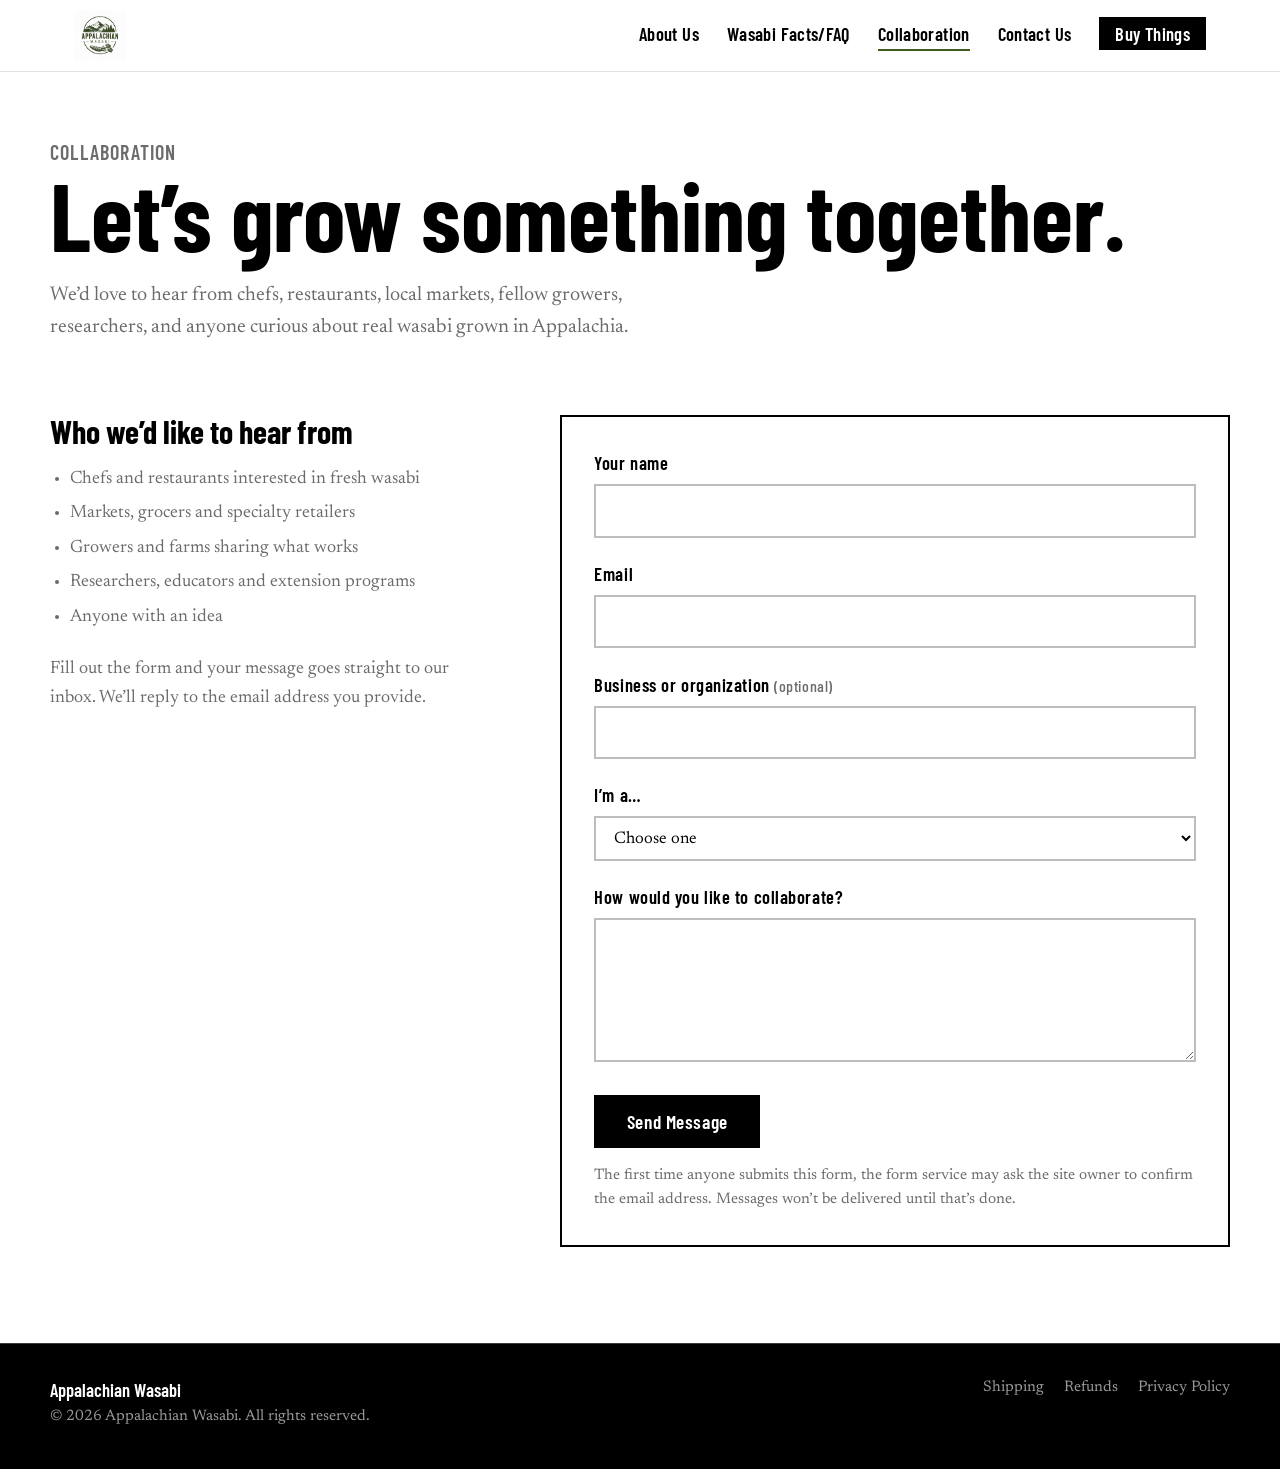
==== collaboration.html @ 031ebd92 "Add files via upload" ====
<!DOCTYPE html>
<html lang="en">
<head>
  <meta charset="utf-8">
  <meta name="viewport" content="width=device-width, initial-scale=1">
  <title>Collaboration | Appalachian Wasabi</title>
  <meta name="description" content="Chefs, restaurants, retailers, growers and researchers: get in touch to collaborate with Appalachian Wasabi.">
  <link rel="icon" href="logo.jpg">

  <link rel="preconnect" href="https://fonts.googleapis.com">
  <link rel="preconnect" href="https://fonts.gstatic.com" crossorigin>
  <link href="https://fonts.googleapis.com/css2?family=Barlow+Condensed:wght@500;600;700&family=Newsreader:opsz,wght@6..72,400;6..72,500&display=swap" rel="stylesheet">
  <link rel="stylesheet" href="style.css">
</head>

<body>

  <header class="site-header">
    <div class="inner">
      <a class="brand" href="index.html" aria-label="Appalachian Wasabi home">
        <img src="logo.jpg" alt="Appalachian Wasabi logo">
      </a>
      <nav aria-label="Main">
        <ul>
          <li><a href="#" data-inactive>About Us</a></li>
          <li><a href="facts.html">Wasabi Facts/FAQ</a></li>
          <li><a href="collaboration.html" aria-current="page">Collaboration</a></li>
          <li><a href="#" data-inactive>Contact Us</a></li>
          <li><a href="#" data-inactive class="nav-buy">Buy Things</a></li>
        </ul>
      </nav>
    </div>
  </header>

  <main>

    <section class="page-title">
      <div class="inner">
        <p class="eyebrow">Collaboration</p>
        <h1>Let&rsquo;s grow something together.</h1>
        <p>We&rsquo;d love to hear from chefs, restaurants, local markets, fellow growers, researchers, and anyone curious about real wasabi grown in Appalachia.</p>
      </div>
    </section>

    <section class="collab">
      <div class="inner">

        <aside>
          <h2>Who we&rsquo;d like to hear from</h2>
          <ul>
            <li>Chefs and restaurants interested in fresh wasabi</li>
            <li>Markets, grocers and specialty retailers</li>
            <li>Growers and farms sharing what works</li>
            <li>Researchers, educators and extension programs</li>
            <li>Anyone with an idea</li>
          </ul>
          <p style="color: var(--grey); margin: 0;">Fill out the form and your message goes straight to our inbox. We&rsquo;ll reply to the email address you provide.</p>
        </aside>

        <div>
          <div class="notice" id="sent-notice" role="status" hidden>
            <strong>Thank you!</strong>
            Your message was sent. We&rsquo;ll be in touch soon.
          </div>

          <form class="form-card" id="collab-form"
                action="https://formsubmit.co/appalachianwasabicoop@gmail.com" method="POST">

            <!-- FormSubmit settings -->
            <input type="hidden" name="_subject" value="New collaboration inquiry from appalachianwasabi.com">
            <input type="hidden" name="_next" value="https://appalachianwasabi.com/collaboration.html?sent=1">
            <input type="hidden" name="_template" value="table">
            <!-- Spam trap: real visitors never see or fill this in -->
            <div class="hp" aria-hidden="true">
              <label for="_honey">Leave this field empty</label>
              <input type="text" name="_honey" id="_honey" tabindex="-1" autocomplete="off">
            </div>

            <div class="field">
              <label for="name">Your name</label>
              <input type="text" id="name" name="name" required autocomplete="name">
            </div>

            <div class="field">
              <label for="email">Email</label>
              <input type="email" id="email" name="email" required autocomplete="email">
            </div>

            <div class="field">
              <label for="org">Business or organization <span class="opt">(optional)</span></label>
              <input type="text" id="org" name="organization" autocomplete="organization">
            </div>

            <div class="field">
              <label for="type">I&rsquo;m a&hellip;</label>
              <select id="type" name="inquiry_type" required>
                <option value="" disabled selected>Choose one</option>
                <option>Chef or restaurant</option>
                <option>Retailer or market</option>
                <option>Fellow grower</option>
                <option>Researcher or educator</option>
                <option>Other</option>
              </select>
            </div>

            <div class="field">
              <label for="message">How would you like to collaborate?</label>
              <textarea id="message" name="message" required></textarea>
            </div>

            <button class="btn btn-primary" type="submit">Send Message</button>
            <p class="form-note">The first time anyone submits this form, the form service may ask the site owner to confirm the email address. Messages won&rsquo;t be delivered until that&rsquo;s done.</p>
          </form>
        </div>

      </div>
    </section>

  </main>

  <footer>
    <div class="inner">
      <div>
        <div class="name">Appalachian Wasabi</div>
        <div>&copy; <span id="year">2026</span> Appalachian Wasabi. All rights reserved.</div>
      </div>
      <ul>
        <li><a href="#" data-inactive>Shipping</a></li>
        <li><a href="#" data-inactive>Refunds</a></li>
        <li><a href="#" data-inactive>Privacy Policy</a></li>
      </ul>
    </div>
  </footer>

  <script>
    document.querySelectorAll('a[data-inactive]').forEach(function (a) {
      a.addEventListener('click', function (e) { e.preventDefault(); });
    });
    document.getElementById('year').textContent = new Date().getFullYear();

    // After FormSubmit redirects back with ?sent=1, show the thank-you note.
    if (new URLSearchParams(window.location.search).get('sent') === '1') {
      var n = document.getElementById('sent-notice');
      n.hidden = false;
      document.getElementById('collab-form').hidden = true;
      n.scrollIntoView({ behavior: 'smooth', block: 'center' });
    }
  </script>
</body>
</html>
---- style.css ----
:root {
  --wasabi: #7fa936;        /* bright wasabi green: use on black */
  --wasabi-deep: #3f5a1e;   /* deep green from the logo: use on white */
  --black: #000000;
  --ink: #111111;
  --white: #ffffff;
  --grey: #6b6b6b;
  --line: #e3e3e3;
  --line-dark: #3a3a3a;

  --display: "Barlow Condensed", "Arial Narrow", Impact, sans-serif;
  --body: "Newsreader", Georgia, "Times New Roman", serif;
}

*, *::before, *::after { box-sizing: border-box; }
html { scroll-behavior: smooth; }
body {
  margin: 0;
  font-family: var(--body);
  font-size: 1.125rem;
  line-height: 1.6;
  color: var(--black);
  background: var(--white);
  -webkit-font-smoothing: antialiased;
}
a { color: inherit; }
img { max-width: 100%; }
:focus-visible { outline: 3px solid var(--wasabi); outline-offset: 3px; }

/* ---------- Header ---------- */
.site-header {
  position: sticky;
  top: 0;
  z-index: 10;
  background: rgba(255, 255, 255, 0.94);
  backdrop-filter: blur(8px);
  border-bottom: 1px solid var(--line);
}
.site-header .inner {
  max-width: 1180px;
  margin: 0 auto;
  padding: 0.6rem 1.5rem;
  display: flex;
  align-items: center;
  justify-content: space-between;
  gap: 1.5rem;
}
.brand { display: flex; align-items: center; text-decoration: none; }
.brand img { height: 52px; width: auto; display: block; }

nav ul { list-style: none; margin: 0; padding: 0; display: flex; gap: 1.75rem; }
nav a {
  font-family: var(--display);
  font-weight: 600;
  font-size: 1.15rem;
  letter-spacing: 0.02em;
  text-decoration: none;
  padding: 0.25rem 0;
  border-bottom: 2px solid transparent;
}
nav a:hover { border-bottom-color: var(--wasabi); }
nav a[aria-current="page"] { border-bottom-color: var(--wasabi-deep); }
nav a.nav-buy { background: var(--black); color: var(--white); padding: 0.35rem 1rem; border-bottom: 0; }
nav a.nav-buy:hover { background: var(--wasabi-deep); }

/* ---------- Buttons ---------- */
.btn-row { display: flex; flex-wrap: wrap; gap: 0.9rem; }
.btn {
  font-family: var(--display);
  font-weight: 600;
  font-size: 1.2rem;
  letter-spacing: 0.03em;
  text-decoration: none;
  padding: 0.8rem 1.9rem;
  border: 2px solid var(--black);
  cursor: pointer;
  transition: background 0.2s, color 0.2s, border-color 0.2s;
}
.btn-primary { background: var(--black); color: var(--white); }
.btn-primary:hover { background: var(--wasabi-deep); border-color: var(--wasabi-deep); }
.btn-ghost { background: transparent; color: var(--black); }
.btn-ghost:hover { background: var(--black); color: var(--white); }

/* ---------- Home hero ---------- */
.hero { position: relative; background: var(--white); padding: 4.5rem 1.5rem 0; }
.hero .inner {
  max-width: 1180px;
  margin: 0 auto;
  display: grid;
  grid-template-columns: 1.15fr 0.85fr;
  gap: 3rem;
  align-items: center;
  padding-bottom: 5rem;
}
.hero h1 {
  font-family: var(--display);
  font-weight: 700;
  font-size: clamp(3rem, 7.4vw, 6.4rem);
  line-height: 0.95;
  letter-spacing: -0.005em;
  margin: 0 0 1.75rem;
  text-wrap: balance;
}
.hero p { max-width: 30rem; margin: 0 0 2.25rem; color: var(--grey); font-size: 1.25rem; }
.hero .logo-wrap { display: flex; justify-content: center; }
.hero .logo-wrap img { width: 100%; max-width: 460px; height: auto; display: block; }

.ridge { display: block; width: 100%; height: clamp(60px, 9vw, 130px); margin-bottom: -1px; }
.ridge path { fill: var(--black); }

@media (prefers-reduced-motion: no-preference) {
  .hero .inner, .page-title .inner { animation: settle 0.9s cubic-bezier(0.2, 0.7, 0.2, 1) both; }
  @keyframes settle {
    from { opacity: 0; transform: translateY(14px); }
    to   { opacity: 1; transform: none; }
  }
}

/* ---------- Home: section list (black) ---------- */
.explore { background: var(--black); color: var(--white); padding: 2rem 1.5rem 6rem; }
.explore .inner { max-width: 1180px; margin: 0 auto; }
.explore h2 {
  font-family: var(--display);
  font-weight: 500;
  font-size: 1.4rem;
  letter-spacing: 0.02em;
  color: var(--wasabi);
  margin: 0 0 1.5rem;
}
.rows { list-style: none; margin: 0; padding: 0; border-top: 1px solid var(--line-dark); }
.rows li { border-bottom: 1px solid var(--line-dark); }
.row {
  display: grid;
  grid-template-columns: minmax(0, 1.1fr) minmax(0, 1fr);
  gap: 1.5rem;
  align-items: baseline;
  padding: 1.6rem 1rem;
  text-decoration: none;
  transition: background 0.2s, color 0.2s, padding-left 0.25s;
}
.row .title { font-family: var(--display); font-weight: 700; font-size: clamp(2.2rem, 5vw, 3.8rem); line-height: 1; }
.row .desc { color: #b5b5b5; transition: color 0.2s; }
.row:hover, .row:focus-visible { background: var(--wasabi); color: var(--black); padding-left: 1.75rem; }
.row:hover .desc, .row:focus-visible .desc { color: var(--black); }

/* ---------- Home: grow-site photos (white) ---------- */
.grow { background: var(--white); padding: 6rem 1.5rem; }
.grow .inner {
  max-width: 1180px;
  margin: 0 auto;
  display: grid;
  grid-template-columns: 0.8fr 1.2fr;
  gap: 4rem;
  align-items: start;
}
.eyebrow {
  font-family: var(--display);
  font-weight: 600;
  font-size: 1.15rem;
  letter-spacing: 0.06em;
  text-transform: uppercase;
  color: var(--wasabi-deep);
  margin: 0 0 0.75rem;
}
.grow h2 {
  font-family: var(--display);
  font-weight: 700;
  font-size: clamp(2.4rem, 5vw, 4rem);
  line-height: 1;
  margin: 0 0 1.25rem;
  text-wrap: balance;
}
.grow p { color: var(--grey); max-width: 26rem; margin: 0 0 1.75rem; }
.photos { display: grid; grid-template-columns: 1fr 1fr; gap: 1.25rem; }
.photos figure { margin: 0; }
.photos figure:nth-child(2) { margin-top: 3.5rem; }
.photos img { width: 100%; aspect-ratio: 4 / 5; object-fit: cover; display: block; background: var(--line); }
.photos figcaption {
  font-family: var(--display);
  font-weight: 500;
  font-size: 1rem;
  letter-spacing: 0.04em;
  text-transform: uppercase;
  color: var(--grey);
  margin-top: 0.6rem;
}

/* ---------- Sub-page title block ---------- */
.page-title { background: var(--white); padding: 4rem 1.5rem 0; }
.page-title .inner { max-width: 1180px; margin: 0 auto; padding-bottom: 3.5rem; }
.page-title h1 {
  font-family: var(--display);
  font-weight: 700;
  font-size: clamp(3rem, 8vw, 6rem);
  line-height: 0.95;
  margin: 0 0 1.25rem;
  text-wrap: balance;
}
.page-title p { max-width: 38rem; margin: 0; color: var(--grey); font-size: 1.25rem; }

/* ---------- Facts page ---------- */
.facts { background: var(--white); padding: 1rem 1.5rem 5rem; }
.facts .inner { max-width: 1180px; margin: 0 auto; }
.facts h2, .faq h2, .sources h2 {
  font-family: var(--display);
  font-weight: 700;
  font-size: clamp(2rem, 4vw, 3rem);
  line-height: 1;
  margin: 0 0 1.5rem;
}
.fact-list { list-style: none; margin: 0; padding: 0; counter-reset: fact; border-top: 2px solid var(--black); }
.fact-list li {
  counter-increment: fact;
  display: grid;
  grid-template-columns: 5rem minmax(0, 1fr);
  gap: 1.25rem;
  padding: 1.75rem 0;
  border-bottom: 1px solid var(--line);
}
.fact-list li::before {
  content: counter(fact, decimal-leading-zero);
  font-family: var(--display);
  font-weight: 700;
  font-size: 3rem;
  line-height: 1;
  color: var(--wasabi-deep);
}
.fact-list h3 { font-family: var(--display); font-weight: 700; font-size: 1.9rem; line-height: 1.05; margin: 0 0 0.5rem; }
.fact-list p { margin: 0; max-width: 46rem; }
.cite {
  font-family: var(--display);
  font-weight: 600;
  font-size: 0.95rem;
  letter-spacing: 0.02em;
  white-space: nowrap;
}
.cite a { color: var(--wasabi-deep); text-decoration: none; padding: 0 0.1rem; }
.cite a:hover { text-decoration: underline; }

.faq { background: var(--black); color: var(--white); padding: 5rem 1.5rem 5.5rem; }
.faq .inner { max-width: 1180px; margin: 0 auto; }
.faq h2 { color: var(--wasabi); }
.faq-list { border-top: 1px solid var(--line-dark); }
.faq details { border-bottom: 1px solid var(--line-dark); }
.faq summary {
  list-style: none;
  cursor: pointer;
  display: flex;
  justify-content: space-between;
  align-items: center;
  gap: 1rem;
  font-family: var(--display);
  font-weight: 700;
  font-size: clamp(1.5rem, 3vw, 2.2rem);
  line-height: 1.1;
  padding: 1.25rem 0.25rem;
}
.faq summary::-webkit-details-marker { display: none; }
.faq summary::after { content: "+"; font-size: 2rem; color: var(--wasabi); flex: none; }
.faq details[open] summary::after { content: "\2212"; }
.faq summary:hover { color: var(--wasabi); }
.faq .answer { padding: 0 0.25rem 1.5rem; max-width: 46rem; color: #d6d6d6; }
.faq .answer p { margin: 0 0 0.75rem; }
.faq .cite a { color: var(--wasabi); }

.sources { background: var(--white); padding: 4.5rem 1.5rem 5rem; }
.sources .inner { max-width: 1180px; margin: 0 auto; }
.sources ol { margin: 0 0 1.5rem; padding-left: 2rem; }
.sources li { margin-bottom: 0.6rem; max-width: 52rem; }
.sources a { color: var(--wasabi-deep); }
.sources .note { color: var(--grey); font-size: 1rem; max-width: 52rem; }

/* ---------- Collaboration page ---------- */
.collab { background: var(--white); padding: 1rem 1.5rem 6rem; }
.collab .inner {
  max-width: 1180px;
  margin: 0 auto;
  display: grid;
  grid-template-columns: 0.8fr 1.2fr;
  gap: 4rem;
  align-items: start;
}
.collab aside h2 { font-family: var(--display); font-weight: 700; font-size: 2rem; line-height: 1.05; margin: 0 0 1rem; }
.collab aside ul { margin: 0 0 1.5rem; padding-left: 1.25rem; color: var(--grey); }
.collab aside li { margin-bottom: 0.35rem; }

.form-card { border: 2px solid var(--black); padding: 2rem; }
.field { margin-bottom: 1.4rem; }
.field label {
  display: block;
  font-family: var(--display);
  font-weight: 600;
  font-size: 1.15rem;
  letter-spacing: 0.03em;
  margin-bottom: 0.35rem;
}
.field .opt { font-weight: 500; color: var(--grey); font-size: 1rem; }
.field input, .field select, .field textarea {
  width: 100%;
  font: inherit;
  font-size: 1.05rem;
  color: var(--black);
  background: var(--white);
  border: 2px solid #bdbdbd;
  border-radius: 0;
  padding: 0.7rem 0.85rem;
}
.field textarea { min-height: 9rem; resize: vertical; }
.field input:focus, .field select:focus, .field textarea:focus { outline: none; border-color: var(--wasabi-deep); box-shadow: 0 0 0 3px rgba(127, 169, 54, 0.35); }
.hp { position: absolute; left: -9999px; width: 1px; height: 1px; overflow: hidden; }
.form-note { color: var(--grey); font-size: 0.95rem; margin: 1rem 0 0; }
.notice {
  background: var(--black);
  color: var(--white);
  border-left: 6px solid var(--wasabi);
  padding: 1rem 1.25rem;
  margin-bottom: 1.75rem;
}
.notice strong { font-family: var(--display); font-size: 1.3rem; color: var(--wasabi); display: block; }

/* ---------- Footer ---------- */
footer { background: var(--black); color: #9a9a9a; border-top: 1px solid var(--line-dark); padding: 2rem 1.5rem 2.5rem; font-size: 0.95rem; }
footer .inner { max-width: 1180px; margin: 0 auto; display: flex; flex-wrap: wrap; justify-content: space-between; gap: 1rem; }
footer .name { font-family: var(--display); font-weight: 600; font-size: 1.15rem; color: var(--white); }
footer ul { list-style: none; margin: 0; padding: 0; display: flex; gap: 1.25rem; flex-wrap: wrap; }
footer a { text-decoration: none; }
footer a:hover { color: var(--wasabi); }

/* ---------- Small screens ---------- */
@media (max-width: 860px) {
  .site-header .inner { flex-direction: column; gap: 0.5rem; padding: 0.6rem 1rem; }
  nav ul { flex-wrap: wrap; justify-content: center; gap: 0.5rem 1.25rem; }
  nav a { font-size: 1.05rem; }
  .hero { padding-top: 2.5rem; }
  .hero .inner { grid-template-columns: 1fr; gap: 2rem; padding-bottom: 3rem; }
  .hero .logo-wrap { order: -1; }
  .hero .logo-wrap img { max-width: 260px; }
  .row { grid-template-columns: 1fr; gap: 0.4rem; padding: 1.4rem 0.5rem; }
  .grow { padding: 4rem 1.25rem; }
  .grow .inner, .collab .inner { grid-template-columns: 1fr; gap: 2.5rem; }
  .photos figure:nth-child(2) { margin-top: 2rem; }
  .page-title { padding-top: 2.5rem; }
  .fact-list li { grid-template-columns: 3.2rem minmax(0, 1fr); gap: 0.75rem; }
  .fact-list li::before { font-size: 2.2rem; }
  .fact-list h3 { font-size: 1.6rem; }
  .form-card { padding: 1.25rem; }
}
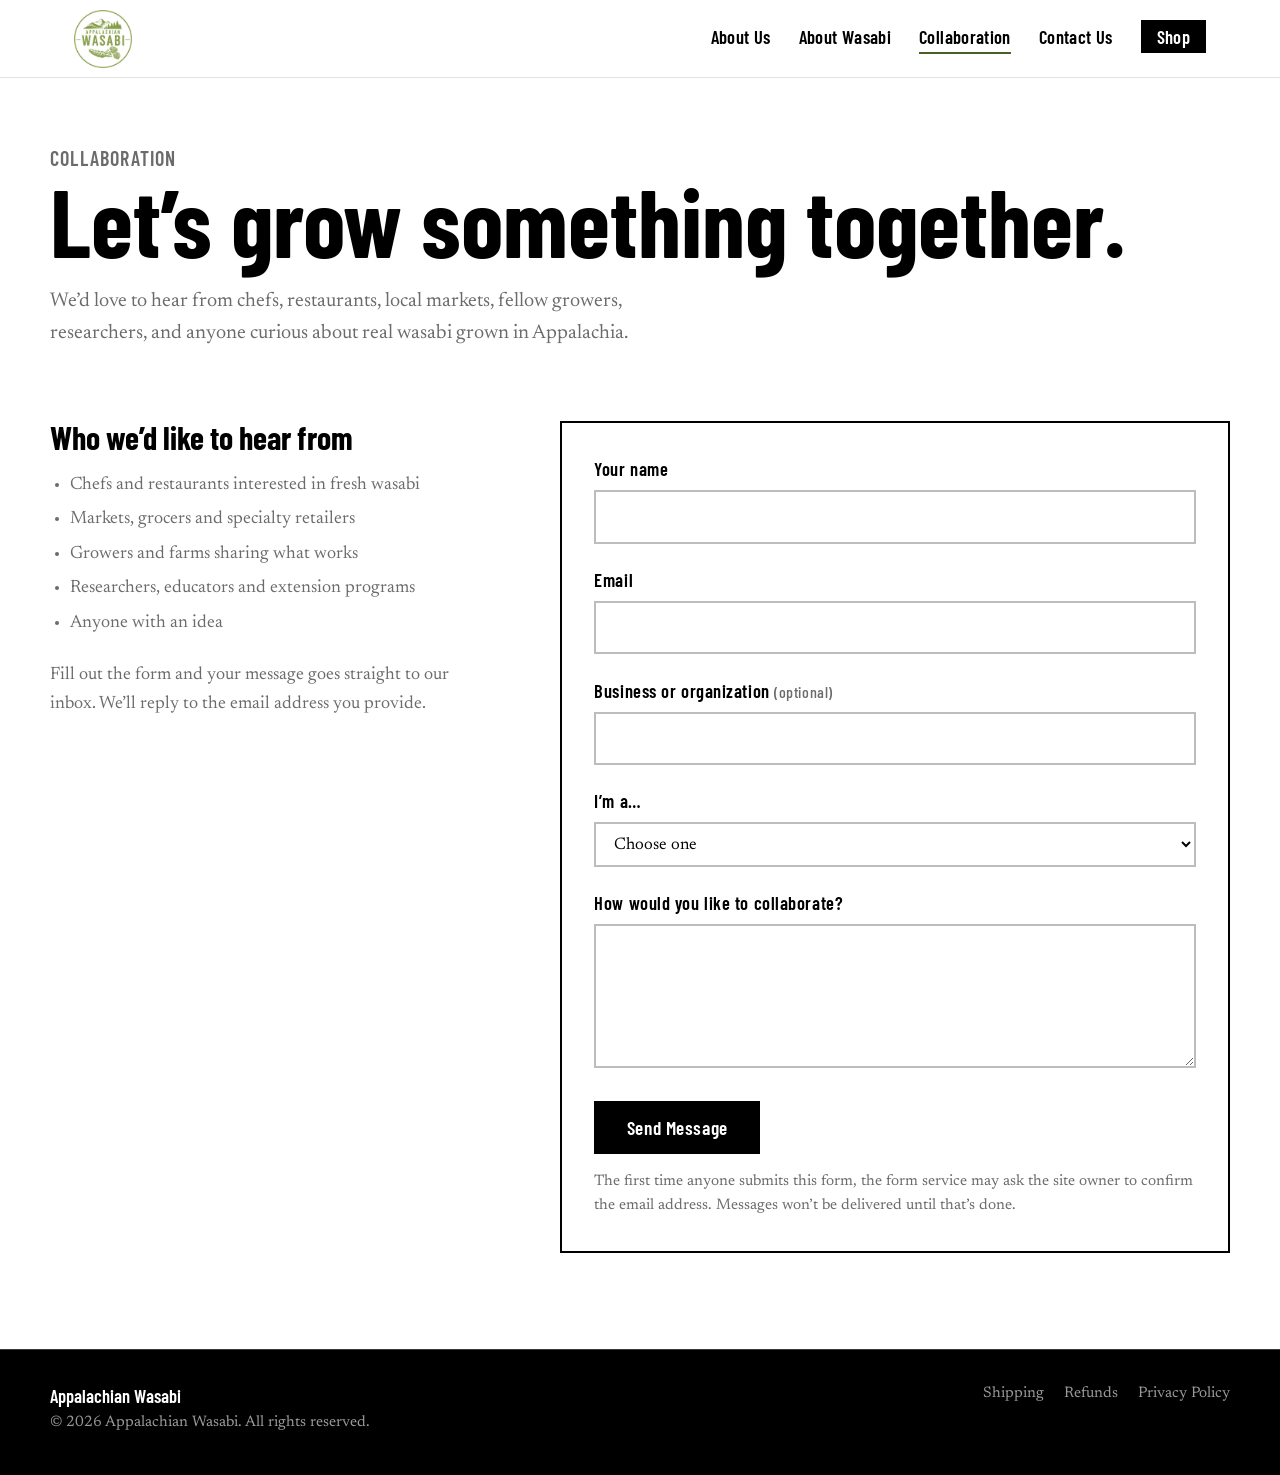
==== commit b25f4f09: "Add files via upload" ====
--- a/collaboration.html
+++ b/collaboration.html
@@ -5,7 +5,7 @@
   <meta name="viewport" content="width=device-width, initial-scale=1">
   <title>Collaboration | Appalachian Wasabi</title>
   <meta name="description" content="Chefs, restaurants, retailers, growers and researchers: get in touch to collaborate with Appalachian Wasabi.">
-  <link rel="icon" href="logo.jpg">
+  <link rel="icon" href="favicon.png">
 
   <link rel="preconnect" href="https://fonts.googleapis.com">
   <link rel="preconnect" href="https://fonts.gstatic.com" crossorigin>
@@ -18,15 +18,15 @@
   <header class="site-header">
     <div class="inner">
       <a class="brand" href="index.html" aria-label="Appalachian Wasabi home">
-        <img src="logo.jpg" alt="Appalachian Wasabi logo">
+        <img src="logo-header.png" alt="Appalachian Wasabi logo">
       </a>
       <nav aria-label="Main">
         <ul>
           <li><a href="#" data-inactive>About Us</a></li>
-          <li><a href="facts.html">Wasabi Facts/FAQ</a></li>
+          <li><a href="facts.html">About Wasabi</a></li>
           <li><a href="collaboration.html" aria-current="page">Collaboration</a></li>
           <li><a href="#" data-inactive>Contact Us</a></li>
-          <li><a href="#" data-inactive class="nav-buy">Buy Things</a></li>
+          <li><a href="shop.html" class="nav-buy">Shop</a></li>
         </ul>
       </nav>
     </div>
@@ -64,7 +64,7 @@
           </div>
 
           <form class="form-card" id="collab-form"
-                action="https://formsubmit.co/appalachianwasabicoop@gmail.com" method="POST">
+                action="https://formsubmit.co/ab82d28a444f08eb1af7b8422cebb4b5" method="POST">
 
             <!-- FormSubmit settings -->
             <input type="hidden" name="_subject" value="New collaboration inquiry from appalachianwasabi.com">
@@ -125,9 +125,9 @@
         <div>&copy; <span id="year">2026</span> Appalachian Wasabi. All rights reserved.</div>
       </div>
       <ul>
-        <li><a href="#" data-inactive>Shipping</a></li>
-        <li><a href="#" data-inactive>Refunds</a></li>
-        <li><a href="#" data-inactive>Privacy Policy</a></li>
+        <li><a href="shipping.html">Shipping</a></li>
+        <li><a href="refunds.html">Refunds</a></li>
+        <li><a href="privacy.html">Privacy Policy</a></li>
       </ul>
     </div>
   </footer>
--- a/style.css
+++ b/style.css
@@ -1,6 +1,6 @@
 :root {
-  --wasabi: #7fa936;        /* bright wasabi green: use on black */
-  --wasabi-deep: #3f5a1e;   /* deep green from the logo: use on white */
+  --wasabi: #859c46;        /* wasabi green sampled from the logo: use on black */
+  --wasabi-deep: #4a5f24;   /* deep green for text on white */
   --black: #000000;
   --ink: #111111;
   --white: #ffffff;
@@ -46,7 +46,7 @@
   gap: 1.5rem;
 }
 .brand { display: flex; align-items: center; text-decoration: none; }
-.brand img { height: 52px; width: auto; display: block; }
+.brand img { height: 58px; width: auto; display: block; }
 
 nav ul { list-style: none; margin: 0; padding: 0; display: flex; gap: 1.75rem; }
 nav a {
@@ -103,7 +103,7 @@
 }
 .hero p { max-width: 30rem; margin: 0 0 2.25rem; color: var(--grey); font-size: 1.25rem; }
 .hero .logo-wrap { display: flex; justify-content: center; }
-.hero .logo-wrap img { width: 100%; max-width: 460px; height: auto; display: block; }
+.hero .logo-wrap img { width: 100%; max-width: 440px; height: auto; display: block; }
 
 .ridge { display: block; width: 100%; height: clamp(60px, 9vw, 130px); margin-bottom: -1px; }
 .ridge path { fill: var(--black); }
@@ -174,7 +174,17 @@
 .photos { display: grid; grid-template-columns: 1fr 1fr; gap: 1.25rem; }
 .photos figure { margin: 0; }
 .photos figure:nth-child(2) { margin-top: 3.5rem; }
-.photos img { width: 100%; aspect-ratio: 4 / 5; object-fit: cover; display: block; background: var(--line); }
+.photo-link { display: block; cursor: zoom-in; }
+.photos img { width: 100%; height: auto; display: block; background: var(--line); }
+.photos figcaption span { display: block; text-transform: none; letter-spacing: 0; font-family: var(--body); font-size: 0.9rem; color: var(--grey); margin-top: 0.1rem; }
+
+/* Enlarged photo */
+.lightbox { border: 0; padding: 0; background: transparent; max-width: 100vw; max-height: 100vh; width: 100%; height: 100%; margin: 0; }
+.lightbox::backdrop { background: rgba(0, 0, 0, 0.88); }
+.lightbox[open] { display: flex; align-items: center; justify-content: center; }
+.lightbox img { max-width: 94vw; max-height: 90vh; width: auto; height: auto; display: block; cursor: zoom-out; }
+.lightbox-close { position: fixed; top: 0.75rem; right: 0.75rem; width: 2.75rem; height: 2.75rem; border: 0; background: var(--white); color: var(--black); font-size: 2rem; line-height: 1; cursor: pointer; }
+.lightbox-close:hover { background: var(--wasabi); }
 .photos figcaption {
   font-family: var(--display);
   font-weight: 500;
@@ -306,7 +316,7 @@
   padding: 0.7rem 0.85rem;
 }
 .field textarea { min-height: 9rem; resize: vertical; }
-.field input:focus, .field select:focus, .field textarea:focus { outline: none; border-color: var(--wasabi-deep); box-shadow: 0 0 0 3px rgba(127, 169, 54, 0.35); }
+.field input:focus, .field select:focus, .field textarea:focus { outline: none; border-color: var(--wasabi-deep); box-shadow: 0 0 0 3px rgba(133, 156, 70, 0.4); }
 .hp { position: absolute; left: -9999px; width: 1px; height: 1px; overflow: hidden; }
 .form-note { color: var(--grey); font-size: 0.95rem; margin: 1rem 0 0; }
 .notice {
@@ -328,6 +338,7 @@
 
 /* ---------- Small screens ---------- */
 @media (max-width: 860px) {
+  .site-header { position: static; }  /* menu scrolls away on phones so it doesn't cover the page */
   .site-header .inner { flex-direction: column; gap: 0.5rem; padding: 0.6rem 1rem; }
   nav ul { flex-wrap: wrap; justify-content: center; gap: 0.5rem 1.25rem; }
   nav a { font-size: 1.05rem; }
@@ -339,9 +350,45 @@
   .grow { padding: 4rem 1.25rem; }
   .grow .inner, .collab .inner { grid-template-columns: 1fr; gap: 2.5rem; }
   .photos figure:nth-child(2) { margin-top: 2rem; }
+}
+
+@media (max-width: 600px) {
+  .photos { grid-template-columns: 1fr; gap: 2rem; }
+  .photos figure:nth-child(2) { margin-top: 0; }
+  .brand img { height: 50px; }
   .page-title { padding-top: 2.5rem; }
   .fact-list li { grid-template-columns: 3.2rem minmax(0, 1fr); gap: 0.75rem; }
   .fact-list li::before { font-size: 2.2rem; }
   .fact-list h3 { font-size: 1.6rem; }
   .form-card { padding: 1.25rem; }
 }
+
+/* ---------- Shop page ---------- */
+.visually-hidden { position: absolute; width: 1px; height: 1px; overflow: hidden; clip: rect(0 0 0 0); white-space: nowrap; }
+.shop { background: var(--white); padding: 1rem 1.5rem 6rem; }
+.shop .inner { max-width: 1180px; margin: 0 auto; }
+.product-grid { display: grid; grid-template-columns: repeat(auto-fill, minmax(260px, 1fr)); gap: 2rem 1.5rem; }
+.product { display: flex; flex-direction: column; border-top: 2px solid var(--black); }
+.product img { width: 100%; aspect-ratio: 4 / 5; object-fit: cover; display: block; background: var(--line); margin-top: 1rem; }
+.product-body { display: flex; flex-direction: column; flex: 1; padding-top: 1rem; }
+.product h3 { font-family: var(--display); font-weight: 700; font-size: 1.9rem; line-height: 1.05; margin: 0 0 0.4rem; }
+.product p { margin: 0 0 1rem; color: var(--grey); }
+.product-foot { margin-top: auto; display: flex; align-items: center; justify-content: space-between; gap: 1rem; }
+.price { font-family: var(--display); font-weight: 700; font-size: 1.7rem; }
+.product-foot .btn { padding: 0.55rem 1.4rem; }
+.btn-disabled { background: var(--line); color: var(--grey); border-color: var(--line); cursor: not-allowed; }
+.shop-empty { border-top: 2px solid var(--black); padding: 2.5rem 0 0; max-width: 40rem; }
+.shop-empty h2 { font-family: var(--display); font-weight: 700; font-size: clamp(2rem, 4vw, 3rem); line-height: 1; margin: 0 0 1rem; }
+.shop-empty p { color: var(--grey); margin: 0 0 1.5rem; }
+
+
+/* ---------- Policy pages ---------- */
+.policy { background: var(--white); padding: 1rem 1.5rem 6rem; }
+.policy .inner { max-width: 1180px; margin: 0 auto; }
+.policy .inner > * { max-width: 44rem; }
+.policy h2 { font-family: var(--display); font-weight: 700; font-size: 2rem; line-height: 1.05; margin: 2.5rem 0 0.75rem; border-top: 2px solid var(--black); padding-top: 1rem; }
+.policy h2:first-child { margin-top: 0; }
+.policy p, .policy li { margin: 0 0 0.9rem; }
+.policy ul { padding-left: 1.25rem; margin: 0 0 1rem; }
+.policy a { color: var(--wasabi-deep); }
+.policy-updated { color: var(--grey); font-size: 1rem; margin-top: 2.5rem; }
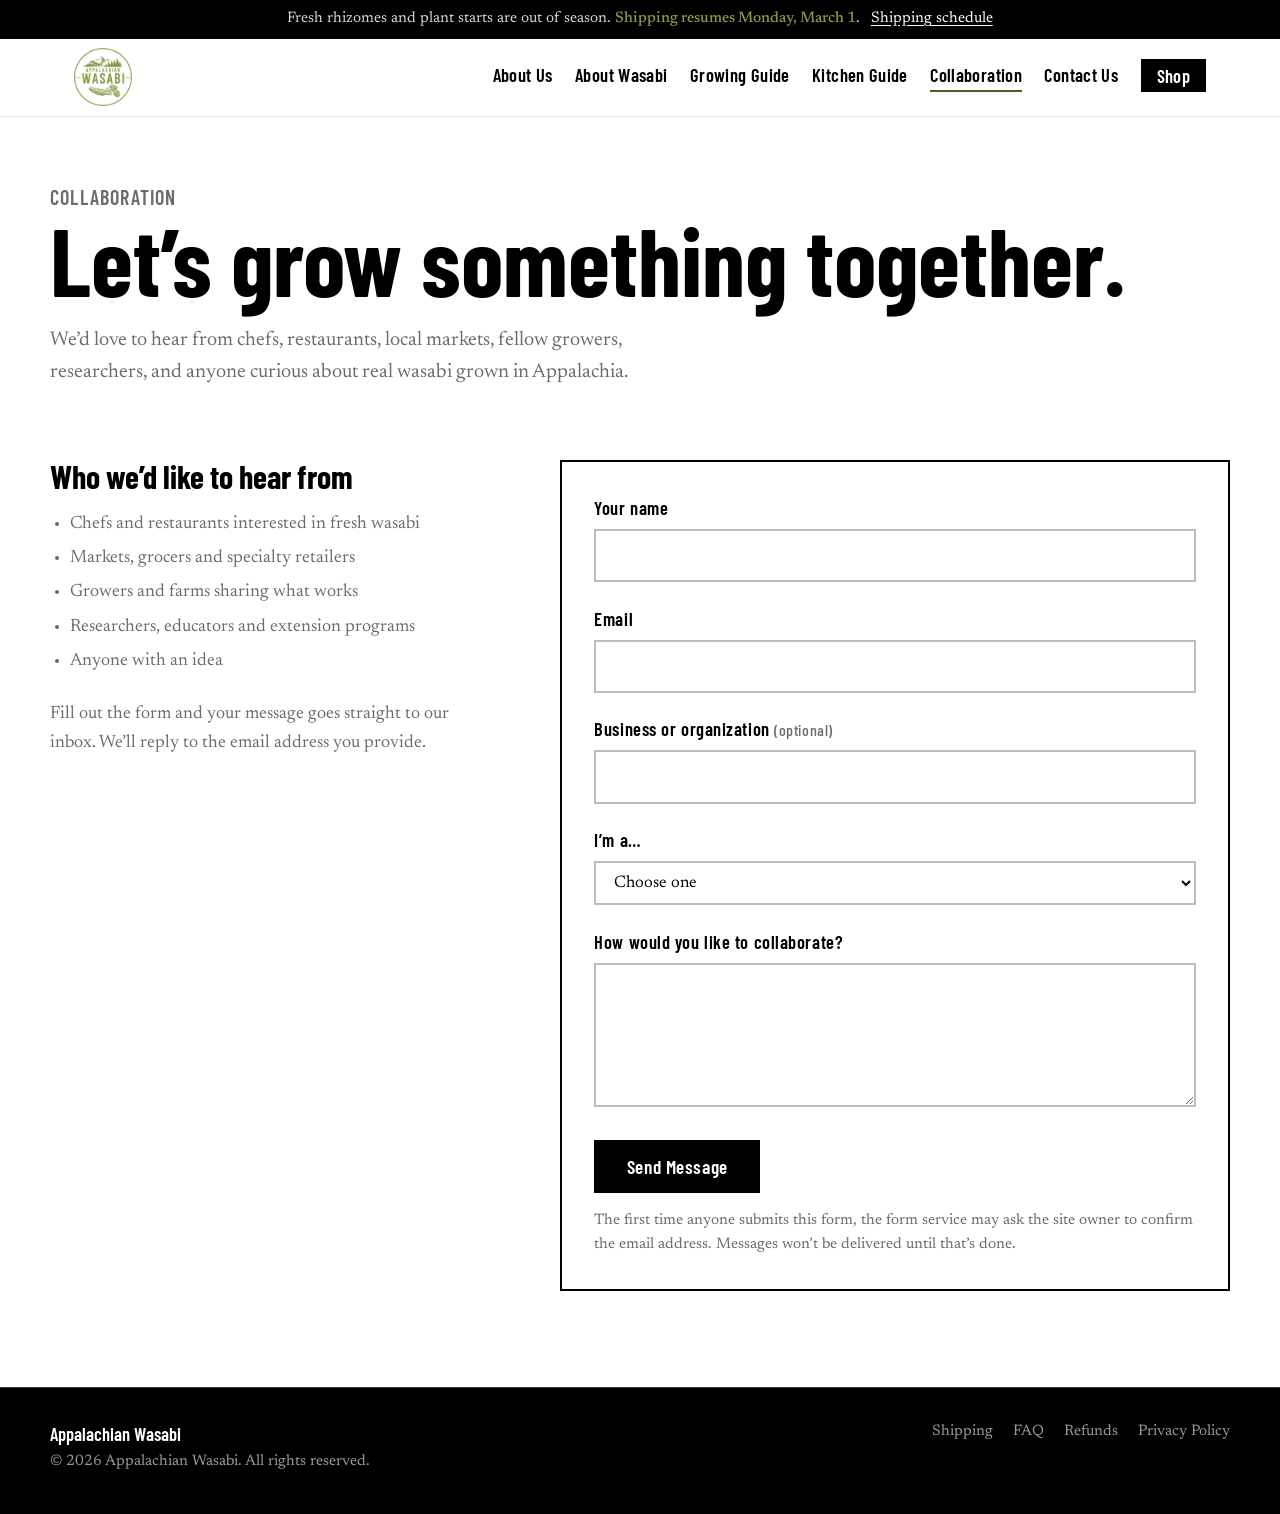
==== commit 53d06691: "Add files via upload" ====
--- a/collaboration.html
+++ b/collaboration.html
@@ -11,19 +11,30 @@
   <link rel="preconnect" href="https://fonts.gstatic.com" crossorigin>
   <link href="https://fonts.googleapis.com/css2?family=Barlow+Condensed:wght@500;600;700&family=Newsreader:opsz,wght@6..72,400;6..72,500&display=swap" rel="stylesheet">
   <link rel="stylesheet" href="style.css">
+  <script>document.documentElement.classList.add('js');</script>
 </head>
 
 <body>
+
+  <div class="ship-bar" role="note">
+    <span data-ship-next>Fresh rhizomes and plant starts ship Mondays in spring and fall. Order by Friday, 6&nbsp;p.m. Eastern.</span>
+    <a href="shipping.html#schedule">Shipping schedule</a>
+  </div>
 
   <header class="site-header">
     <div class="inner">
       <a class="brand" href="index.html" aria-label="Appalachian Wasabi home">
         <img src="logo-header.png" alt="Appalachian Wasabi logo">
       </a>
-      <nav aria-label="Main">
+      <button class="menu-toggle" type="button" aria-expanded="false" aria-controls="site-nav">
+        <span class="bars" aria-hidden="true"></span><span class="menu-label">Menu</span>
+      </button>
+      <nav aria-label="Main" id="site-nav">
         <ul>
           <li><a href="#" data-inactive>About Us</a></li>
           <li><a href="facts.html">About Wasabi</a></li>
+          <li><a href="grow.html">Growing Guide</a></li>
+          <li><a href="kitchen.html">Kitchen Guide</a></li>
           <li><a href="collaboration.html" aria-current="page">Collaboration</a></li>
           <li><a href="#" data-inactive>Contact Us</a></li>
           <li><a href="shop.html" class="nav-buy">Shop</a></li>
@@ -126,6 +137,7 @@
       </div>
       <ul>
         <li><a href="shipping.html">Shipping</a></li>
+        <li><a href="faq.html">FAQ</a></li>
         <li><a href="refunds.html">Refunds</a></li>
         <li><a href="privacy.html">Privacy Policy</a></li>
       </ul>
@@ -146,5 +158,7 @@
       n.scrollIntoView({ behavior: 'smooth', block: 'center' });
     }
   </script>
+  <script src="ship.js"></script>
+  <script src="site.js"></script>
 </body>
 </html>
--- a/style.css
+++ b/style.css
@@ -392,3 +392,202 @@
 .policy ul { padding-left: 1.25rem; margin: 0 0 1rem; }
 .policy a { color: var(--wasabi-deep); }
 .policy-updated { color: var(--grey); font-size: 1rem; margin-top: 2.5rem; }
+
+.policy .policy-summary { background: var(--black); color: var(--white); border-left: 6px solid var(--wasabi); padding: 1.25rem 1.5rem 0.5rem; margin: 0 0 2.5rem; }
+.policy .policy-summary h2 { color: var(--wasabi); border-top: 0; padding-top: 0; margin: 0 0 0.75rem; font-size: 1.6rem; }
+.policy .policy-summary li { margin-bottom: 0.6rem; }
+
+/* =====================================================================
+   Additions: ship bar, ship panel, season strip, guides, FAQ page, home
+   ===================================================================== */
+
+/* Header: room for more nav items */
+nav ul { flex-wrap: wrap; justify-content: flex-end; gap: 0.4rem 1.4rem; }
+
+/* Slim announcement bar above the header */
+.ship-bar { background: var(--black); color: #d6d6d6; font-size: 0.95rem; text-align: center; padding: 0.45rem 1rem; }
+.ship-bar strong { color: var(--wasabi); font-weight: 500; }
+.ship-bar a { color: var(--white); text-underline-offset: 3px; margin-left: 0.4rem; white-space: nowrap; }
+.ship-bar a:hover { color: var(--wasabi); }
+
+/* Shipping panel (shop + shipping pages) */
+.ship-panel { display: grid; grid-template-columns: repeat(3, minmax(0, 1fr)); border: 2px solid var(--black); margin: 0 0 3rem; }
+.ship-panel > div { padding: 1.1rem 1.25rem 1.2rem; border-right: 1px solid var(--line); }
+.ship-panel > div:last-child { border-right: 0; }
+.ship-panel .label { display: block; font-family: var(--display); font-weight: 600; font-size: 1rem; letter-spacing: 0.06em; text-transform: uppercase; color: var(--wasabi-deep); margin-bottom: 0.2rem; }
+.ship-panel .value { display: block; font-family: var(--display); font-weight: 700; font-size: 1.7rem; line-height: 1.05; }
+.ship-panel .sub { display: block; color: var(--grey); font-size: 0.95rem; margin-top: 0.3rem; }
+
+/* Upcoming shipments table */
+.ship-table { width: 100%; border-collapse: collapse; font-size: 1rem; margin: 0.5rem 0 1rem; }
+.ship-table th { font-family: var(--display); font-weight: 600; font-size: 1rem; letter-spacing: 0.05em; text-transform: uppercase; text-align: left; color: var(--grey); border-bottom: 2px solid var(--black); padding: 0.4rem 0.6rem 0.4rem 0; }
+.ship-table td { border-bottom: 1px solid var(--line); padding: 0.6rem 0.6rem 0.6rem 0; vertical-align: top; }
+.ship-table td:last-child { color: var(--grey); }
+
+/* Twelve-month availability strip */
+.season-strip { margin: 1rem 0 1.5rem; }
+.season-strip .row-label { font-family: var(--display); font-weight: 600; font-size: 1rem; letter-spacing: 0.04em; margin: 0.6rem 0 0.25rem; }
+.season-strip .months { list-style: none; margin: 0; padding: 0; display: grid; grid-template-columns: repeat(12, minmax(0, 1fr)); gap: 3px; }
+.season-strip .months li { margin: 0; text-align: center; font-family: var(--display); font-weight: 600; font-size: 0.95rem; padding: 0.45rem 0; background: var(--line); color: var(--grey); position: relative; }
+.season-strip .months li.on { background: var(--wasabi); color: var(--black); }
+.season-strip .months li.now { outline: 2px solid var(--black); outline-offset: -2px; }
+.season-strip .key { font-size: 0.95rem; color: var(--grey); margin: 0.5rem 0 0; }
+.season-strip .key b { font-family: var(--display); font-weight: 600; color: var(--black); }
+
+/* Callout */
+.callout { border-left: 6px solid var(--wasabi); background: #f4f6ee; padding: 1rem 1.25rem; margin: 1.25rem 0 1.5rem; }
+.callout p:last-child { margin-bottom: 0; }
+.callout strong:first-child { font-family: var(--display); font-weight: 700; font-size: 1.2rem; letter-spacing: 0.02em; }
+
+/* Guide pages: sticky contents + article */
+.guide { background: var(--white); padding: 1rem 1.5rem 6rem; }
+.guide > .inner { max-width: 1180px; margin: 0 auto; display: grid; grid-template-columns: 15rem minmax(0, 1fr); gap: 4rem; align-items: start; }
+.toc { position: sticky; top: 6rem; border-top: 2px solid var(--black); padding-top: 0.75rem; }
+.toc p { font-family: var(--display); font-weight: 600; font-size: 1rem; letter-spacing: 0.06em; text-transform: uppercase; color: var(--grey); margin: 0 0 0.5rem; }
+.toc ol { list-style: none; margin: 0; padding: 0; }
+.toc li { margin: 0; }
+.toc a { display: block; font-family: var(--display); font-weight: 600; font-size: 1.15rem; text-decoration: none; padding: 0.3rem 0; border-bottom: 1px solid var(--line); }
+.toc a:hover { color: var(--wasabi-deep); }
+.article { max-width: 46rem; }
+.article > section { scroll-margin-top: 6rem; }
+.article h2 { font-family: var(--display); font-weight: 700; font-size: clamp(2rem, 4vw, 2.8rem); line-height: 1; margin: 3.5rem 0 1rem; border-top: 2px solid var(--black); padding-top: 1rem; }
+.article > section:first-child h2 { margin-top: 0; }
+.article h3 { font-family: var(--display); font-weight: 700; font-size: 1.5rem; line-height: 1.1; margin: 1.75rem 0 0.5rem; }
+.article p, .article li { margin: 0 0 0.9rem; }
+.article ul { padding-left: 1.25rem; }
+.article a { color: var(--wasabi-deep); }
+
+/* Numbered step list */
+.steps { list-style: none; margin: 1.25rem 0 1.5rem; padding: 0; counter-reset: step; }
+.steps > li { counter-increment: step; display: grid; grid-template-columns: 3rem minmax(0, 1fr); gap: 1rem; padding: 1rem 0; border-top: 1px solid var(--line); margin: 0; }
+.steps > li::before { content: counter(step); font-family: var(--display); font-weight: 700; font-size: 2.2rem; line-height: 1; color: var(--wasabi-deep); }
+.steps h3 { margin: 0 0 0.3rem; font-size: 1.35rem; }
+.steps p { margin: 0; }
+
+/* Figures and diagrams */
+.figure { margin: 1.75rem 0 2rem; }
+.figure img, .figure svg { display: block; width: 100%; height: auto; }
+.figure.photo img { aspect-ratio: 4 / 3; object-fit: cover; background: var(--line); }
+.figure.diagram { border: 2px solid var(--black); padding: 1rem; background: var(--white); }
+.figure figcaption { font-size: 0.95rem; color: var(--grey); margin-top: 0.6rem; }
+.figure figcaption b { font-family: var(--display); font-weight: 600; color: var(--black); letter-spacing: 0.03em; text-transform: uppercase; margin-right: 0.35rem; }
+.diagram text { font-family: var(--display); font-weight: 600; }
+
+/* Quick facts list */
+.quick { display: grid; grid-template-columns: repeat(2, minmax(0, 1fr)); gap: 0; border-top: 2px solid var(--black); margin: 1.25rem 0 1.5rem; padding: 0; list-style: none; }
+.quick li { margin: 0; padding: 0.85rem 1rem 0.85rem 0; border-bottom: 1px solid var(--line); }
+.quick b { display: block; font-family: var(--display); font-weight: 700; font-size: 1.35rem; line-height: 1.1; }
+.quick span { color: var(--grey); font-size: 1rem; }
+
+.guide-sources { margin-top: 3.5rem; font-size: 1rem; color: var(--grey); border-top: 1px solid var(--line); padding-top: 1rem; }
+.guide-sources h2 { font-size: 1.5rem; border-top: 0; padding-top: 0; margin: 0 0 0.5rem; color: var(--black); }
+.guide-sources ol { padding-left: 1.25rem; }
+.guide-sources li { margin-bottom: 0.4rem; }
+
+/* FAQ page reuses .faq; add group headings */
+.faq .group { font-family: var(--display); font-weight: 600; font-size: 1.1rem; letter-spacing: 0.06em; text-transform: uppercase; color: #9a9a9a; margin: 2.5rem 0 0.5rem; }
+.faq .group:first-of-type { margin-top: 0; }
+.faq .answer a { color: var(--wasabi); }
+.faq-more { background: var(--white); padding: 4rem 1.5rem 5rem; }
+.faq-more .inner { max-width: 1180px; margin: 0 auto; }
+.faq-more h2 { font-family: var(--display); font-weight: 700; font-size: clamp(2rem, 4vw, 3rem); line-height: 1; margin: 0 0 1rem; }
+.faq-more p { color: var(--grey); max-width: 36rem; margin: 0 0 1.5rem; }
+
+/* Home: how it works */
+.how { background: var(--white); padding: 6rem 1.5rem 2rem; }
+.how .inner { max-width: 1180px; margin: 0 auto; }
+.how h2 { font-family: var(--display); font-weight: 700; font-size: clamp(2.4rem, 5vw, 4rem); line-height: 1; margin: 0 0 2rem; text-wrap: balance; }
+.how ol { list-style: none; margin: 0; padding: 0; display: grid; grid-template-columns: repeat(4, minmax(0, 1fr)); gap: 1.5rem; counter-reset: how; }
+.how li { counter-increment: how; border-top: 2px solid var(--black); padding-top: 1rem; }
+.how li::before { content: counter(how, decimal-leading-zero); display: block; font-family: var(--display); font-weight: 700; font-size: 2.6rem; line-height: 1; color: var(--wasabi-deep); margin-bottom: 0.6rem; }
+.how h3 { font-family: var(--display); font-weight: 700; font-size: 1.6rem; line-height: 1.05; margin: 0 0 0.4rem; }
+.how p { margin: 0; color: var(--grey); font-size: 1.05rem; }
+.how .note { margin-top: 2rem; font-size: 1rem; color: var(--grey); }
+.how .note a { color: var(--wasabi-deep); }
+
+/* Home: grow it / cook it cards */
+.paths { background: var(--white); padding: 4rem 1.5rem 2rem; }
+.paths .inner { max-width: 1180px; margin: 0 auto; display: grid; grid-template-columns: 1fr 1fr; gap: 1.5rem; }
+.path-card { display: flex; flex-direction: column; text-decoration: none; border: 2px solid var(--black); transition: background 0.2s; }
+.path-card .art { aspect-ratio: 16 / 10; overflow: hidden; background: #f4f6ee; display: flex; align-items: center; justify-content: center; border-bottom: 2px solid var(--black); }
+.path-card .art img { width: 100%; height: 100%; object-fit: cover; display: block; }
+.path-card .art svg { width: 82%; height: auto; }
+.path-card .body { padding: 1.25rem 1.5rem 1.5rem; }
+.path-card .eyebrow { margin-bottom: 0.3rem; }
+.path-card h3 { font-family: var(--display); font-weight: 700; font-size: clamp(1.9rem, 3.5vw, 2.6rem); line-height: 1; margin: 0 0 0.5rem; }
+.path-card p { margin: 0 0 1rem; color: var(--grey); }
+.path-card .go { font-family: var(--display); font-weight: 600; font-size: 1.15rem; letter-spacing: 0.03em; }
+.path-card:hover { background: #f4f6ee; }
+.path-card:hover .go { color: var(--wasabi-deep); }
+
+@media (max-width: 860px) {
+  .guide > .inner { grid-template-columns: 1fr; gap: 2rem; }
+  .toc { position: static; }
+  .how ol { grid-template-columns: 1fr 1fr; }
+  .paths .inner { grid-template-columns: 1fr; }
+  .ship-panel { grid-template-columns: 1fr; }
+  .ship-panel > div { border-right: 0; border-bottom: 1px solid var(--line); }
+  .ship-panel > div:last-child { border-bottom: 0; }
+  nav ul { justify-content: center; }
+}
+@media (max-width: 600px) {
+  .how ol { grid-template-columns: 1fr; }
+  .quick { grid-template-columns: 1fr; }
+  .season-strip .months li { font-size: 0.8rem; padding: 0.4rem 0; }
+  .ship-table th:last-child, .ship-table td:last-child { display: none; }
+  .steps > li { grid-template-columns: 2.2rem minmax(0, 1fr); gap: 0.75rem; }
+}
+
+/* Shop: shipping info band */
+.shop-info { background: var(--white); padding: 0 1.5rem 2.5rem; }
+.shop-info .inner { max-width: 1180px; margin: 0 auto; }
+.shop-info .ship-panel { margin-bottom: 1.5rem; }
+.shop-info .season-strip { max-width: 44rem; }
+.shop-links { color: var(--grey); font-size: 1rem; margin: 0; max-width: 52rem; }
+.shop-links a { color: var(--wasabi-deep); white-space: nowrap; }
+
+/* ---------- Collapsible menu (phones) ---------- */
+.menu-toggle { display: none; }
+@media (max-width: 860px) {
+  .site-header { position: sticky; }
+  .js .site-header .inner { flex-direction: row; flex-wrap: wrap; justify-content: space-between; align-items: center; }
+  .js .menu-toggle {
+    display: inline-flex; align-items: center; gap: 0.55rem;
+    font-family: var(--display); font-weight: 600; font-size: 1.15rem; letter-spacing: 0.03em;
+    background: var(--white); color: var(--black); border: 2px solid var(--black);
+    padding: 0.45rem 0.9rem; cursor: pointer; min-height: 44px;
+  }
+  .js .menu-toggle:hover { background: var(--black); color: var(--white); }
+  .menu-toggle .bars, .menu-toggle .bars::before, .menu-toggle .bars::after {
+    display: block; width: 18px; height: 2px; background: currentColor; position: relative; transition: transform 0.2s, opacity 0.2s;
+  }
+  .menu-toggle .bars::before, .menu-toggle .bars::after { content: ""; position: absolute; left: 0; }
+  .menu-toggle .bars::before { top: -6px; }
+  .menu-toggle .bars::after { top: 6px; }
+  .menu-open .menu-toggle .bars { background: transparent; }
+  .menu-open .menu-toggle .bars::before { transform: translateY(6px) rotate(45deg); }
+  .menu-open .menu-toggle .bars::after { transform: translateY(-6px) rotate(-45deg); }
+
+  .js .site-header nav { display: none; width: 100%; }
+  .js .site-header.menu-open nav { display: block; }
+  .js .site-header nav ul { flex-direction: column; align-items: stretch; gap: 0; border-top: 1px solid var(--line); margin-top: 0.5rem; }
+  .js .site-header nav li { border-bottom: 1px solid var(--line); }
+  .js .site-header nav a { display: block; padding: 0.8rem 0.25rem; font-size: 1.3rem; border-bottom: 0; }
+  .js .site-header nav a[aria-current="page"] { color: var(--wasabi-deep); }
+  .js .site-header nav a.nav-buy { display: block; text-align: center; margin: 0.75rem 0 0.5rem; padding: 0.8rem; }
+  .js .site-header nav li:last-child { border-bottom: 0; }
+}
+
+/* ---------- Shop: shipping tags on product cards ---------- */
+.ship-tag {
+  display: inline-flex; align-items: center; gap: 0.4rem; align-self: flex-start;
+  font-family: var(--display); font-weight: 600; font-size: 0.95rem; letter-spacing: 0.04em; text-transform: uppercase;
+  padding: 0.2rem 0.6rem; margin: 0 0 0.6rem; border: 1.5px solid var(--black);
+}
+.ship-tag.fresh { background: var(--wasabi); border-color: var(--wasabi); color: var(--black); }
+.ship-tag.fresh::before { content: ""; width: 0.55rem; height: 0.55rem; border-radius: 50%; background: var(--black); }
+.ship-tag.off { background: var(--line); border-color: var(--line); color: var(--grey); }
+.product .ship-when { font-size: 0.95rem; color: var(--grey); margin: -0.4rem 0 1rem; }
+
+/* Season break row in the schedule table */
+.ship-table tr.season-break td { border-top: 2px dashed var(--grey); }
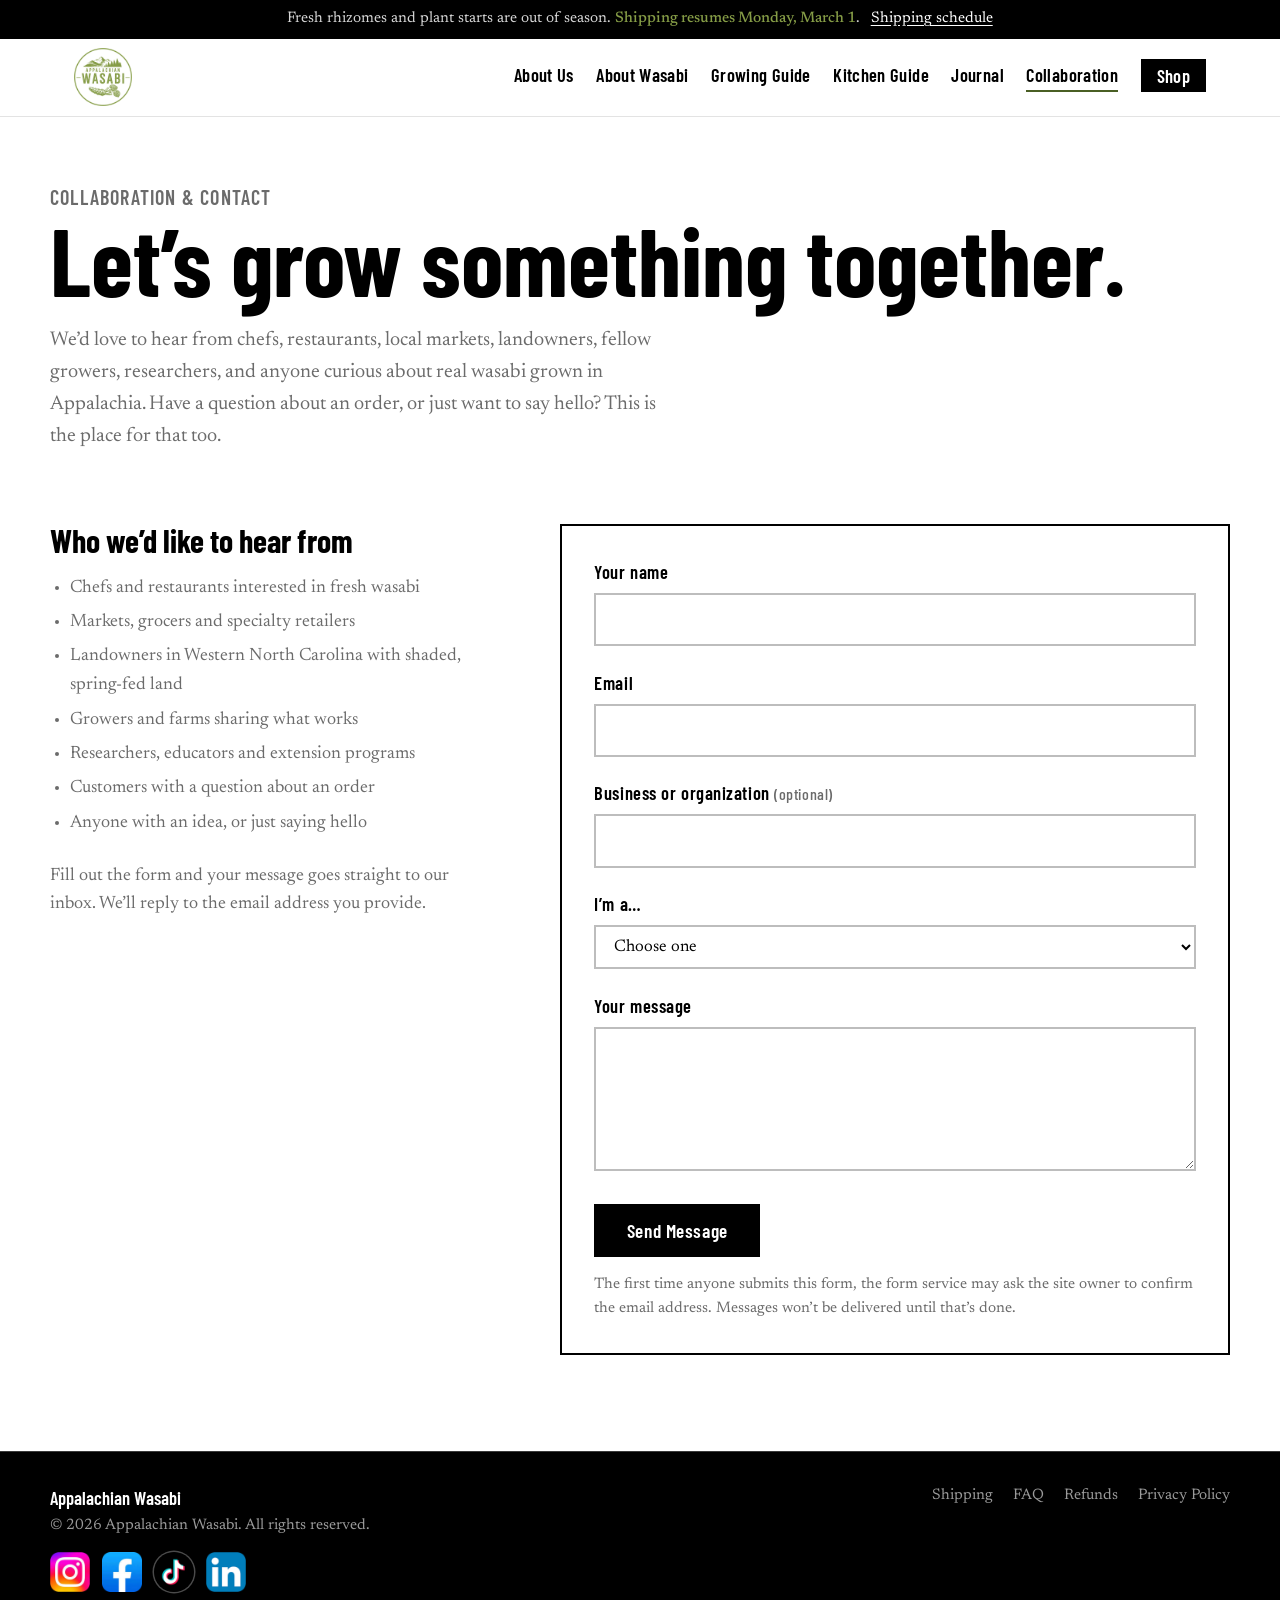
==== commit 3752e2d3: "Add files via upload" ====
--- a/collaboration.html
+++ b/collaboration.html
@@ -3,9 +3,19 @@
 <head>
   <meta charset="utf-8">
   <meta name="viewport" content="width=device-width, initial-scale=1">
-  <title>Collaboration | Appalachian Wasabi</title>
-  <meta name="description" content="Chefs, restaurants, retailers, growers and researchers: get in touch to collaborate with Appalachian Wasabi.">
+  <title>Collaboration &amp; Contact | Appalachian Wasabi</title>
+  <meta name="description" content="Contact Appalachian Wasabi: chefs, retailers, landowners, growers, researchers and customers with questions about an order.">
+  <link rel="canonical" href="https://appalachianwasabi.com/collaboration.html">
   <link rel="icon" href="favicon.png">
+
+  <!-- Link previews on Facebook, LinkedIn, iMessage, etc. -->
+  <meta property="og:site_name" content="Appalachian Wasabi">
+  <meta property="og:type" content="website">
+  <meta property="og:title" content="Collaboration &amp; Contact">
+  <meta property="og:description" content="Contact Appalachian Wasabi: chefs, retailers, landowners, growers, researchers and customers with questions about an order.">
+  <meta property="og:url" content="https://appalachianwasabi.com/collaboration.html">
+  <meta property="og:image" content="https://appalachianwasabi.com/logo.png">
+  <meta name="twitter:card" content="summary_large_image">
 
   <link rel="preconnect" href="https://fonts.googleapis.com">
   <link rel="preconnect" href="https://fonts.gstatic.com" crossorigin>
@@ -31,12 +41,12 @@
       </button>
       <nav aria-label="Main" id="site-nav">
         <ul>
-          <li><a href="#" data-inactive>About Us</a></li>
+          <li><a href="about.html">About Us</a></li>
           <li><a href="facts.html">About Wasabi</a></li>
           <li><a href="grow.html">Growing Guide</a></li>
           <li><a href="kitchen.html">Kitchen Guide</a></li>
+          <li><a href="journal.html">Journal</a></li>
           <li><a href="collaboration.html" aria-current="page">Collaboration</a></li>
-          <li><a href="#" data-inactive>Contact Us</a></li>
           <li><a href="shop.html" class="nav-buy">Shop</a></li>
         </ul>
       </nav>
@@ -47,9 +57,9 @@
 
     <section class="page-title">
       <div class="inner">
-        <p class="eyebrow">Collaboration</p>
+        <p class="eyebrow">Collaboration &amp; Contact</p>
         <h1>Let&rsquo;s grow something together.</h1>
-        <p>We&rsquo;d love to hear from chefs, restaurants, local markets, fellow growers, researchers, and anyone curious about real wasabi grown in Appalachia.</p>
+        <p>We&rsquo;d love to hear from chefs, restaurants, local markets, landowners, fellow growers, researchers, and anyone curious about real wasabi grown in Appalachia. Have a question about an order, or just want to say hello? This is the place for that too.</p>
       </div>
     </section>
 
@@ -61,9 +71,11 @@
           <ul>
             <li>Chefs and restaurants interested in fresh wasabi</li>
             <li>Markets, grocers and specialty retailers</li>
+            <li>Landowners in Western North Carolina with shaded, spring-fed land</li>
             <li>Growers and farms sharing what works</li>
             <li>Researchers, educators and extension programs</li>
-            <li>Anyone with an idea</li>
+            <li>Customers with a question about an order</li>
+            <li>Anyone with an idea, or just saying hello</li>
           </ul>
           <p style="color: var(--grey); margin: 0;">Fill out the form and your message goes straight to our inbox. We&rsquo;ll reply to the email address you provide.</p>
         </aside>
@@ -78,7 +90,7 @@
                 action="https://formsubmit.co/ab82d28a444f08eb1af7b8422cebb4b5" method="POST">
 
             <!-- FormSubmit settings -->
-            <input type="hidden" name="_subject" value="New collaboration inquiry from appalachianwasabi.com">
+            <input type="hidden" name="_subject" value="New message from appalachianwasabi.com">
             <input type="hidden" name="_next" value="https://appalachianwasabi.com/collaboration.html?sent=1">
             <input type="hidden" name="_template" value="table">
             <!-- Spam trap: real visitors never see or fill this in -->
@@ -108,14 +120,21 @@
                 <option value="" disabled selected>Choose one</option>
                 <option>Chef or restaurant</option>
                 <option>Retailer or market</option>
+                <option>Landowner</option>
                 <option>Fellow grower</option>
                 <option>Researcher or educator</option>
+                <option>Customer with an order question</option>
                 <option>Other</option>
               </select>
             </div>
 
+            <div class="field" id="order-field">
+              <label for="order">Order number <span class="opt">(optional)</span></label>
+              <input type="text" id="order" name="order_number" autocomplete="off">
+            </div>
+
             <div class="field">
-              <label for="message">How would you like to collaborate?</label>
+              <label for="message">Your message</label>
               <textarea id="message" name="message" required></textarea>
             </div>
 
@@ -134,6 +153,7 @@
       <div>
         <div class="name">Appalachian Wasabi</div>
         <div>&copy; <span id="year">2026</span> Appalachian Wasabi. All rights reserved.</div>
+        <ul class="social social-footer" data-social aria-label="Follow Appalachian Wasabi"></ul>
       </div>
       <ul>
         <li><a href="shipping.html">Shipping</a></li>
@@ -144,10 +164,11 @@
     </div>
   </footer>
 
+  <script src="ship.js"></script>
+  <script src="social.js"></script>
+  <script src="site.js"></script>
+
   <script>
-    document.querySelectorAll('a[data-inactive]').forEach(function (a) {
-      a.addEventListener('click', function (e) { e.preventDefault(); });
-    });
     document.getElementById('year').textContent = new Date().getFullYear();
 
     // After FormSubmit redirects back with ?sent=1, show the thank-you note.
@@ -158,7 +179,5 @@
       n.scrollIntoView({ behavior: 'smooth', block: 'center' });
     }
   </script>
-  <script src="ship.js"></script>
-  <script src="site.js"></script>
 </body>
 </html>
--- a/style.css
+++ b/style.css
@@ -591,3 +591,110 @@
 
 /* Season break row in the schedule table */
 .ship-table tr.season-break td { border-top: 2px dashed var(--grey); }
+
+/* ---------- About page ---------- */
+.story { background: var(--white); padding: 1rem 1.5rem 3rem; }
+.story .inner { max-width: 1180px; margin: 0 auto; }
+.story-block { display: grid; grid-template-columns: minmax(0, 1.15fr) minmax(0, 0.85fr); gap: 4rem; align-items: center; padding: 3rem 0; border-top: 2px solid var(--black); }
+.story-block.flip .story-text { order: 2; }
+.story h2, .together h2, .values h2, .cta-band h2 { font-family: var(--display); font-weight: 700; font-size: clamp(2.2rem, 4.5vw, 3.4rem); line-height: 1; margin: 0 0 1.25rem; text-wrap: balance; }
+.story-text p { margin: 0 0 1rem; max-width: 36rem; }
+.pull { font-family: var(--display); font-weight: 700; font-size: clamp(1.8rem, 3.6vw, 2.6rem); line-height: 1.1; color: var(--wasabi-deep); margin: 1.5rem 0 0; padding-left: 1.25rem; border-left: 6px solid var(--wasabi); max-width: 34rem; }
+.story-photo { margin: 0; }
+.story-photo img { width: 100%; height: auto; aspect-ratio: 4 / 5; object-fit: cover; display: block; background: var(--line); }
+.story-photo figcaption { font-family: var(--display); font-weight: 500; font-size: 1rem; letter-spacing: 0.04em; text-transform: uppercase; color: var(--grey); margin-top: 0.6rem; }
+
+.together { background: var(--black); color: var(--white); padding: 5rem 1.5rem; }
+.together .inner { max-width: 1180px; margin: 0 auto; }
+.together .eyebrow { color: var(--wasabi); }
+.together-text { columns: 2 22rem; column-gap: 3rem; color: #d6d6d6; }
+.together-text p { margin: 0 0 1rem; break-inside: avoid; }
+
+.values { background: var(--white); padding: 5rem 1.5rem 4rem; }
+.values .inner { max-width: 1180px; margin: 0 auto; }
+.values ul { list-style: none; margin: 0; padding: 0; display: grid; grid-template-columns: repeat(3, minmax(0, 1fr)); gap: 1.5rem; }
+.values li { border-top: 2px solid var(--black); padding-top: 1rem; }
+.values h3 { font-family: var(--display); font-weight: 700; font-size: 1.7rem; line-height: 1.05; margin: 0 0 0.5rem; }
+.values p { margin: 0; color: var(--grey); }
+.values a { color: var(--wasabi-deep); }
+
+.cta-band { background: var(--wasabi); color: var(--black); padding: 4rem 1.5rem; }
+.cta-band .inner { max-width: 1180px; margin: 0 auto; display: grid; grid-template-columns: minmax(0, 1.4fr) auto; gap: 2rem 3rem; align-items: end; }
+.cta-band p { margin: 0; max-width: 40rem; }
+.btn-light { background: var(--black); color: var(--white); border-color: var(--black); }
+.btn-light:hover { background: var(--white); color: var(--black); }
+.btn-outline-light { background: transparent; color: var(--black); border-color: var(--black); }
+.btn-outline-light:hover { background: var(--black); color: var(--white); }
+
+@media (max-width: 860px) {
+  .story-block { grid-template-columns: 1fr; gap: 2rem; padding: 2.5rem 0; }
+  .story-block.flip .story-text { order: 0; }
+  .values ul { grid-template-columns: 1fr; }
+  .cta-band .inner { grid-template-columns: 1fr; }
+}
+
+/* ---------- Social links ---------- */
+.social { list-style: none; margin: 0; padding: 0; display: flex; flex-wrap: wrap; gap: 0.75rem; }
+.social a { display: block; line-height: 0; border-radius: 22%; transition: transform 0.15s, opacity 0.15s; }
+.social img { width: 40px; height: 40px; display: block; }
+.social img.tiktok { border-radius: 50%; }
+.social a:hover { transform: translateY(-2px); opacity: 0.85; }
+.social a:focus-visible { outline-offset: 4px; }
+footer .social img.tiktok { box-shadow: 0 0 0 1.5px #4a4a4a; }
+.social-footer { margin-top: 0.9rem; }
+.follow { margin-top: 1.75rem; }
+.follow-label { font-family: var(--display); font-weight: 600; font-size: 1rem; letter-spacing: 0.06em; text-transform: uppercase; color: var(--grey); margin: 0 0 0.5rem; }
+
+/* ---------- Home: season sign-up ---------- */
+.notify { background: #f4f6ee; padding: 5rem 1.5rem; border-top: 2px solid var(--black); }
+.notify .inner { max-width: 1180px; margin: 0 auto; display: grid; grid-template-columns: minmax(0, 1fr) minmax(0, 1fr); gap: 4rem; align-items: start; }
+.notify h2 { font-family: var(--display); font-weight: 700; font-size: clamp(2.4rem, 5vw, 3.6rem); line-height: 1; margin: 0 0 1rem; text-wrap: balance; }
+.notify-copy > p { color: var(--grey); max-width: 30rem; }
+.notify-form { background: var(--white); border: 2px solid var(--black); padding: 1.75rem; }
+.checks { border: 0; padding: 0; margin: 0 0 1.4rem; }
+.checks legend { font-family: var(--display); font-weight: 600; font-size: 1.15rem; letter-spacing: 0.03em; margin-bottom: 0.35rem; padding: 0; }
+.checks label { display: inline-flex; align-items: center; gap: 0.45rem; margin-right: 1.25rem; font-size: 1.05rem; cursor: pointer; }
+.checks input { width: 1.15rem; height: 1.15rem; accent-color: var(--wasabi-deep); }
+.notify .form-note a { color: var(--wasabi-deep); }
+
+/* ---------- Journal ---------- */
+.latest { background: var(--white); padding: 5rem 1.5rem 3rem; }
+.latest .inner, .journal .inner { max-width: 1180px; margin: 0 auto; }
+.latest-head { display: flex; justify-content: space-between; align-items: end; gap: 1rem; margin-bottom: 1.75rem; }
+.latest h2 { font-family: var(--display); font-weight: 700; font-size: clamp(2.4rem, 5vw, 4rem); line-height: 1; margin: 0; }
+.journal { background: var(--white); padding: 0 1.5rem 6rem; }
+.post-grid { display: grid; grid-template-columns: repeat(auto-fill, minmax(280px, 1fr)); gap: 2rem 1.5rem; }
+.post-card { display: flex; flex-direction: column; text-decoration: none; border-top: 2px solid var(--black); padding-top: 1rem; }
+.post-card .art { aspect-ratio: 4 / 3; overflow: hidden; background: var(--line); }
+.post-card .art img { width: 100%; height: 100%; object-fit: cover; display: block; transition: transform 0.4s; }
+.post-card .art.plain { background: var(--wasabi); display: flex; align-items: flex-end; padding: 1rem; font-family: var(--display); font-weight: 700; font-size: 2rem; line-height: 1; color: var(--black); }
+.post-card .body { padding-top: 0.9rem; }
+.post-card .eyebrow { font-size: 0.95rem; margin-bottom: 0.3rem; }
+.post-card h3 { font-family: var(--display); font-weight: 700; font-size: 1.8rem; line-height: 1.05; margin: 0 0 0.4rem; }
+.post-card p { margin: 0; color: var(--grey); font-size: 1.05rem; }
+.post-card:hover h3 { color: var(--wasabi-deep); }
+.post-card:hover .art img { transform: scale(1.03); }
+
+.post { background: var(--white); padding: 4rem 1.5rem 6rem; }
+.post .inner { max-width: 44rem; margin: 0 auto; }
+.post .eyebrow a { text-decoration: none; }
+.post .eyebrow a:hover { text-decoration: underline; }
+.post h1 { font-family: var(--display); font-weight: 700; font-size: clamp(2.8rem, 7vw, 4.6rem); line-height: 0.98; margin: 0 0 0.75rem; text-wrap: balance; }
+.post-meta { color: var(--grey); font-size: 1rem; margin: 0 0 1.5rem; }
+.post-lede { font-size: 1.3rem; color: var(--grey); margin: 0 0 2rem; }
+.post-hero { margin: 0 0 2rem; }
+.post-hero img { width: 100%; height: auto; aspect-ratio: 16 / 10; object-fit: cover; display: block; background: var(--line); }
+.post-body h2 { font-family: var(--display); font-weight: 700; font-size: 2rem; line-height: 1.05; margin: 2.25rem 0 0.6rem; }
+.post-body p { margin: 0 0 1rem; }
+.post-body a { color: var(--wasabi-deep); }
+.post-foot { margin-top: 3rem; padding-top: 1.5rem; border-top: 2px solid var(--black); }
+.post-foot > p { margin: 1.5rem 0 0; }
+.post-foot a { color: var(--wasabi-deep); }
+
+@media (max-width: 860px) {
+  .notify .inner { grid-template-columns: 1fr; gap: 2rem; }
+}
+@media (max-width: 600px) {
+  .notify-form { padding: 1.25rem; }
+  .latest-head { flex-direction: column; align-items: flex-start; }
+}
